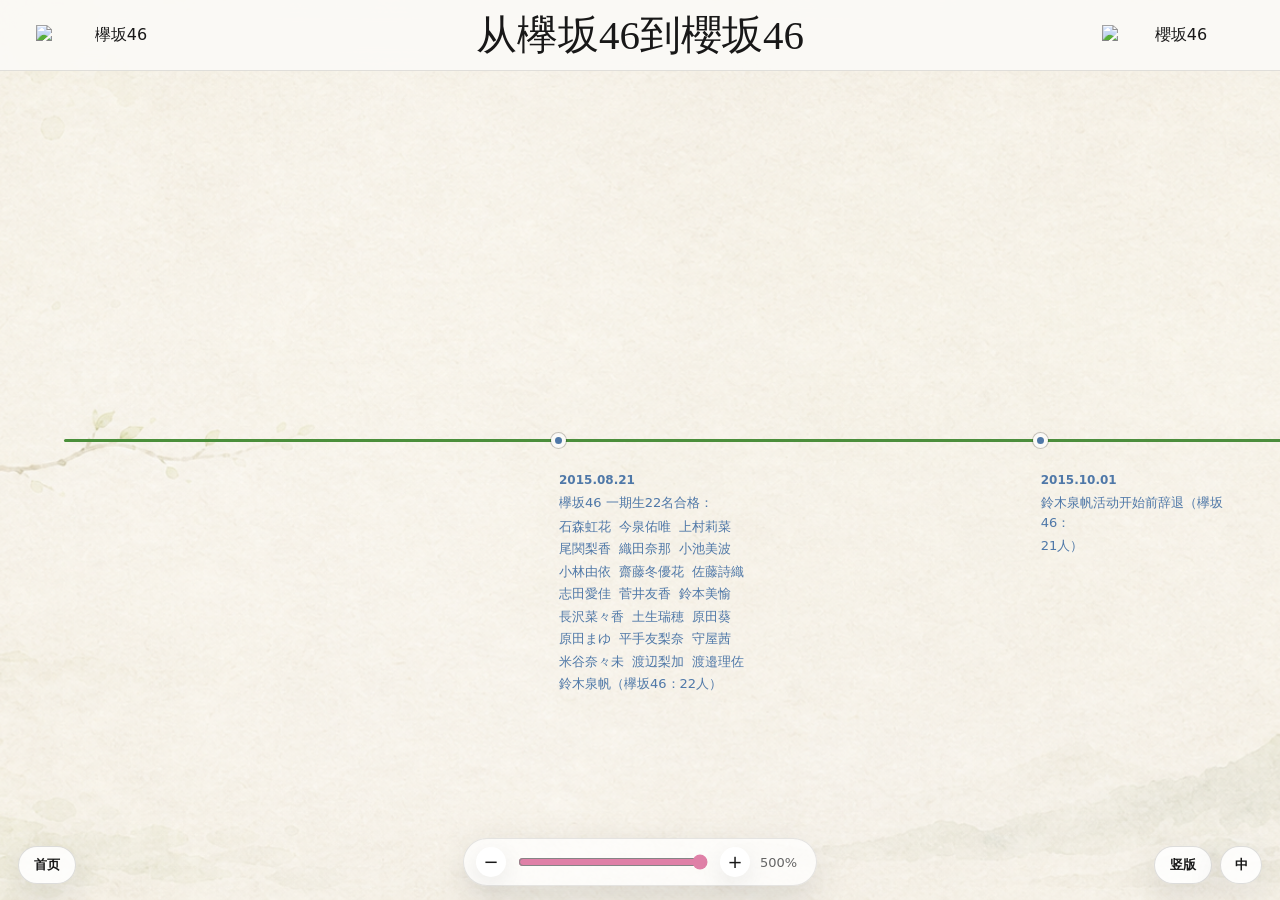
==== timeline.html @ 18984494 "Initial website upload" ====
<!doctype html>
<html lang="zh-CN">
  <head>
    <meta charset="UTF-8" />
    <meta name="viewport" content="width=device-width, initial-scale=1.0" />
    <title>欅坂46 / 櫻坂46 横版时间轴</title>
    <link rel="stylesheet" href="./styles.css" />
  </head>
  <body data-page-title="titles.timelineHorizontal">
    <div class="page-bg page-bg-current" aria-hidden="true"></div>
    <div class="page-bg page-bg-next" aria-hidden="true"></div>

    <header class="topbar" aria-label="页面导航" data-i18n-aria-label="timeline.nav">
      <button class="jump-btn keyaki" type="button" data-jump="keyaki" aria-label="跳到欅坂46部分" data-i18n-aria-label="timeline.jumpKeyaki">
        <img src="https://upload.wikimedia.org/wikipedia/commons/f/f8/Keyakizaka46_logo.svg" alt="欅坂46" />
      </button>
      <h1 id="pageTitle" data-i18n="timeline.title">欅坂46から櫻坂46へ</h1>
      <button class="jump-btn sakura" type="button" data-jump="sakura" aria-label="跳到櫻坂46部分" data-i18n-aria-label="timeline.jumpSakura">
        <img src="https://upload.wikimedia.org/wikipedia/commons/7/7a/Sakurazaka46_logo.svg" alt="櫻坂46" />
      </button>
    </header>

    <main>
      <section class="intro" aria-labelledby="pageTitle">
        <p class="kicker" data-i18n="timeline.dateRange">2015 - present</p>
        <p class="intro-copy" data-i18n="timeline.intro">按现实日期比例排列：上方是单曲与封面位，下方是收录曲、加入、毕业和改名等成员事件。</p>
      </section>

      <section class="timeline-shell" aria-label="欅坂46与櫻坂46时间轴" data-i18n-aria-label="timeline.shell">
        <div id="timeline" class="timeline" tabindex="0">
          <div id="timelineTrack" class="timeline-track">
            <div class="axis" aria-hidden="true"></div>
            <div id="yearTicks" class="year-ticks" aria-hidden="true"></div>
            <div id="dotLayer" class="dot-layer"></div>
            <div id="liveBarLayer" class="live-bar-layer"></div>
            <div id="liveLayer" class="live-layer"></div>
            <div id="releaseLayer" class="release-layer"></div>
            <div id="songLayer" class="song-layer"></div>
            <div id="memberLayer" class="member-layer"></div>
          </div>
        </div>
      </section>

      <div class="zoom-panel" aria-label="时间轴缩放" data-i18n-aria-label="timeline.zoom">
        <button class="icon-btn" type="button" data-zoom-step="-0.1" aria-label="缩小" data-i18n-aria-label="timeline.zoomOut">−</button>
        <input id="zoomRange" type="range" min="0.15" max="5" step="0.05" value="5" aria-label="缩放比例" data-i18n-aria-label="timeline.zoomRange" />
        <button class="icon-btn" type="button" data-zoom-step="0.1" aria-label="放大" data-i18n-aria-label="timeline.zoomIn">+</button>
        <output id="zoomValue" for="zoomRange">500%</output>
      </div>

      <section class="sources" aria-labelledby="sourcesTitle">
        <h2 id="sourcesTitle" data-i18n="timeline.sources">资料来源</h2>
        <p>
          <span data-i18n="timeline.sourcesBefore">发行日与版本：欅坂46、櫻坂46 官方 Discography。成员加入、毕业与人数变迁：</span>
          <a href="https://zh.wikipedia.org/wiki/%E6%AB%BB%E5%9D%8246" data-i18n="timeline.wikiEntry">维基百科「櫻坂46」条目</a><span data-i18n="timeline.sourcesAfter">。收录曲：维基百科单曲条目为主，最新单曲辅以官方新闻与音乐新闻页面核对。大型演出日期参考官方新闻、官方演出页面与维基百科演唱会相关条目。</span>
        </p>
      </section>
    </main>

    <a class="home-switch" href="./index.html" aria-label="返回首页" data-i18n-aria-label="timeline.backHome" data-i18n="common.home">首页</a>
    <div class="corner-actions">
      <a class="view-switch" href="./vertical.html" aria-label="切换到竖版" data-i18n-aria-label="timeline.switchVertical" data-i18n="common.vertical">竖版</a>
      <button id="languageSwitch" class="language-switch" type="button"></button>
    </div>

    <template id="releaseTemplate">
      <article class="release-card">
        <div class="covers" aria-label="封面版本" data-i18n-aria-label="timeline.covers">
          <div class="cover-slot type-a">Type-A</div>
          <div class="cover-slot type-d">Type-D</div>
          <div class="cover-slot type-b">Type-B</div>
          <div class="cover-slot regular" data-cover-label="regular">通常盤</div>
          <div class="cover-slot type-c">Type-C</div>
          <div class="cover-slot limited empty" aria-hidden="true" data-cover-label="limited">限定盤</div>
        </div>
      </article>
    </template>

    <template id="songTemplate">
      <article class="song-block">
        <time class="event-date"></time>
        <h2></h2>
        <ol class="tracks"></ol>
      </article>
    </template>

    <template id="memberTemplate">
      <article class="member-event">
        <time class="event-date"></time>
        <p></p>
      </article>
    </template>

    <template id="liveTemplate">
      <article class="live-event">
        <time class="event-date"></time>
        <p></p>
      </article>
    </template>

    <template id="albumTemplate">
      <article class="album-event">
        <time class="event-date"></time>
        <h2></h2>
      </article>
    </template>

    <template id="albumCoverTemplate">
      <article class="album-cover-card">
        <div class="album-covers" aria-label="专辑封面版本" data-i18n-aria-label="timeline.albumCovers">
          <div class="cover-slot">Type-A</div>
          <div class="cover-slot">Type-B</div>
          <div class="cover-slot" data-cover-label="regular">通常盤</div>
        </div>
      </article>
    </template>

    <template id="liveBarTemplate">
      <div class="live-span" aria-hidden="true"></div>
    </template>

    <template id="dotTemplate">
      <span class="event-dot" aria-hidden="true"></span>
    </template>

    <div id="coverModal" class="cover-modal" aria-hidden="true">
      <button class="cover-modal-close" type="button" aria-label="关闭封面预览" data-i18n-aria-label="common.closeCover">×</button>
      <img id="coverModalImage" alt="" />
    </div>

    <script src="./i18n.js"></script>
    <script src="./script.js"></script>
  </body>
</html>
---- styles.css ----
:root {
  --ink: #181818;
  --muted: #646464;
  --paper: #fbfaf7;
  --panel: #ffffff;
  --keyaki: #4a8f3a;
  --sakura: #df80a7;
  --member: #4f78a8;
  --album: #c94b4b;
  --live: #d4a231;
  --line: #242424;
  --zoom: 1;
}

* {
  box-sizing: border-box;
}

body {
  margin: 0;
  height: 100vh;
  padding-bottom: 74px;
  overflow: hidden;
  color: var(--ink);
  background:
    linear-gradient(90deg, rgba(74, 143, 58, 0.08), rgba(223, 128, 167, 0.1)),
    var(--paper);
  font-family:
    Inter, ui-sans-serif, system-ui, -apple-system, BlinkMacSystemFont, "Hiragino Sans GB",
    "Noto Sans CJK SC", "Microsoft YaHei", sans-serif;
}

.page-bg {
  position: fixed;
  inset: 0;
  pointer-events: none;
}

.page-bg {
  z-index: 0;
  background-position: center;
  background-size: cover;
  background-repeat: no-repeat;
  transition: opacity 260ms ease;
}

.page-bg-next {
  opacity: 0;
}

main {
  position: relative;
  z-index: 2;
}

button,
input {
  font: inherit;
}

.topbar {
  position: sticky;
  top: 0;
  z-index: 20;
  display: grid;
  grid-template-columns: minmax(104px, 1fr) auto minmax(104px, 1fr);
  align-items: center;
  gap: 12px;
  padding: 14px clamp(14px, 3vw, 36px);
  background: rgba(251, 250, 247, 0.9);
  border-bottom: 1px solid rgba(24, 24, 24, 0.12);
  backdrop-filter: blur(14px);
}

.jump-btn,
.icon-btn {
  cursor: pointer;
  border: 0;
  color: var(--ink);
  background: transparent;
}

.jump-btn {
  min-height: 42px;
  padding: 0;
}

.jump-btn.keyaki {
  justify-self: start;
}

.jump-btn.sakura {
  justify-self: end;
}

.jump-btn img {
  display: block;
  width: clamp(92px, 12vw, 142px);
  max-height: 32px;
  object-fit: contain;
}

.jump-btn.keyaki img {
  width: clamp(104px, 13vw, 154px);
}

.zoom-panel {
  display: flex;
  align-items: center;
  gap: 10px;
  padding: 8px 12px;
  border: 1px solid rgba(24, 24, 24, 0.1);
  border-radius: 999px;
  background: rgba(255, 255, 255, 0.74);
}

.icon-btn {
  background: var(--panel);
  box-shadow: 0 8px 24px rgba(24, 24, 24, 0.08);
  width: 30px;
  height: 30px;
  padding: 0;
  border-radius: 50%;
  font-size: 18px;
  line-height: 1;
}

#zoomRange {
  width: clamp(90px, 18vw, 190px);
  accent-color: var(--sakura);
}

#zoomValue {
  min-width: 44px;
  color: var(--muted);
  font-variant-numeric: tabular-nums;
  font-size: 13px;
}

.intro {
  display: none;
  padding: 0;
}

.kicker {
  margin: 0 0 10px;
  color: var(--muted);
  font-size: 13px;
  font-weight: 800;
  letter-spacing: 0.16em;
  text-transform: uppercase;
}

h1 {
  margin: 0;
  font-family: Georgia, "Times New Roman", serif;
  font-size: clamp(42px, 8vw, 94px);
  font-weight: 500;
  line-height: 0.95;
}

.topbar h1 {
  justify-self: center;
  font-size: clamp(22px, 3.2vw, 42px);
  white-space: nowrap;
}

main > .zoom-panel {
  position: fixed;
  right: 50%;
  bottom: 14px;
  z-index: 25;
  transform: translateX(50%);
  box-shadow: 0 14px 38px rgba(24, 24, 24, 0.12);
}

.view-switch,
.home-switch,
.language-switch {
  position: fixed;
  bottom: 16px;
  z-index: 30;
  display: grid;
  place-items: center;
  min-width: 58px;
  height: 38px;
  padding: 0 14px;
  border: 1px solid rgba(24, 24, 24, 0.14);
  border-radius: 999px;
  color: var(--ink);
  background: rgba(255, 255, 255, 0.86);
  box-shadow: 0 14px 38px rgba(24, 24, 24, 0.12);
  font-size: 13px;
  font-weight: 820;
  text-decoration: none;
}

.corner-actions {
  position: fixed;
  right: 18px;
  bottom: 16px;
  z-index: 30;
  display: flex;
  align-items: center;
  gap: 8px;
}

.corner-actions .view-switch,
.corner-actions .language-switch {
  position: static;
}

.view-switch {
  right: 18px;
}

.home-switch {
  left: 18px;
}

.language-switch {
  min-width: 42px;
  width: 42px;
  padding: 0;
  cursor: pointer;
}

.language-switch:hover,
.language-switch:focus-visible,
.view-switch:hover,
.view-switch:focus-visible,
.home-switch:hover,
.home-switch:focus-visible {
  background: rgba(255, 255, 255, 0.98);
  outline: none;
}

.intro-copy {
  max-width: 720px;
  margin: 6px 0 0;
  color: #3d3d3d;
  font-size: clamp(16px, 2vw, 20px);
  line-height: 1.7;
}

.timeline-shell {
  padding: 0;
}

.timeline {
  overflow-x: auto;
  overflow-y: hidden;
  height: calc(100vh - 150px);
  padding: 8px clamp(18px, 5vw, 72px) 18px;
  scroll-behavior: smooth;
  scrollbar-color: rgba(24, 24, 24, 0.36) rgba(24, 24, 24, 0.08);
  cursor: grab;
  user-select: none;
}

.timeline.is-dragging {
  cursor: grabbing;
  scroll-behavior: auto;
}

.timeline-track {
  position: relative;
  width: 3200px;
  min-height: 640px;
  padding: 0;
}

.axis {
  position: absolute;
  top: 360px;
  right: 0;
  left: 0;
  height: 3px;
  border-radius: 999px;
  background: linear-gradient(90deg, var(--keyaki), #737373 49%, var(--sakura));
}

.year-tick {
  position: absolute;
  top: 347px;
  width: 1px;
  height: 28px;
  background: rgba(24, 24, 24, 0.2);
}

.year-tick span {
  position: absolute;
  top: -26px;
  left: -18px;
  color: var(--muted);
  font-size: 12px;
  font-variant-numeric: tabular-nums;
}

.release-card,
.song-block,
.member-event,
.live-event,
.album-event,
.album-cover-card,
.live-span,
.event-dot {
  position: absolute;
}

.release-card {
  top: 76px;
  width: 136px;
}

.covers {
  display: grid;
  grid-template-columns: repeat(2, 58px);
  grid-template-rows: repeat(3, 58px);
  gap: 5px;
  justify-content: start;
}

.cover-slot {
  display: grid;
  place-items: center;
  aspect-ratio: 1 / 1;
  overflow: hidden;
  border: 1px dashed rgba(24, 24, 24, 0.28);
  border-radius: 7px;
  color: rgba(24, 24, 24, 0.62);
  background:
    linear-gradient(135deg, rgba(255, 255, 255, 0.82), rgba(255, 255, 255, 0.36)),
    repeating-linear-gradient(45deg, rgba(24, 24, 24, 0.04) 0 8px, transparent 8px 16px);
  font-size: 12px;
  font-weight: 740;
}

.cover-slot img {
  width: 100%;
  height: 100%;
  object-fit: cover;
  display: block;
  cursor: zoom-in;
}

.cover-modal {
  position: fixed;
  inset: 0;
  z-index: 9999;
  display: none;
  place-items: center;
  padding: 32px;
  background: rgba(24, 24, 24, 0.72);
}

.cover-modal.is-open {
  display: grid;
}

.cover-modal img {
  max-width: min(82vw, 720px);
  max-height: 82vh;
  object-fit: contain;
  border-radius: 8px;
  box-shadow: 0 28px 80px rgba(0, 0, 0, 0.42);
}

.cover-modal-close {
  position: absolute;
  top: 18px;
  right: 22px;
  width: 38px;
  height: 38px;
  border: 0;
  border-radius: 50%;
  color: var(--ink);
  background: rgba(255, 255, 255, 0.9);
  font-size: 26px;
  line-height: 1;
  cursor: pointer;
}

.cover-slot.empty {
  visibility: hidden;
}

.event-dot {
  z-index: 20;
  top: 354px;
  width: 15px;
  height: 15px;
  padding: 0;
  cursor: default;
  border: 4px solid var(--paper);
  border-radius: 50%;
  background: var(--line);
  box-shadow: 0 0 0 1px rgba(24, 24, 24, 0.22);
}

.event-dot.is-clickable {
  cursor: zoom-in;
}

.song-block {
  top: 351px;
  width: 230px;
  padding-top: 24px;
}

.event-dot[data-kind="keyaki-release"] {
  background: var(--keyaki);
}

.event-dot[data-kind="sakura-release"],
.event-dot[data-kind="era"] {
  background: var(--sakura);
}

.event-dot[data-kind="album"] {
  background: var(--album);
}

.song-block::before,
.member-event::before {
  content: "";
  position: absolute;
  left: 0;
  width: 1px;
  background: currentColor;
  opacity: 0.58;
}

.song-block::before,
.member-event::before {
  top: -8px;
  height: 8px;
}

.song-block h2 {
  margin: 5px 0 8px;
  font-size: 18px;
  line-height: 1.25;
}

.song-block[data-era="keyaki"] h2 {
  color: var(--keyaki);
}

.song-block[data-era="sakura"] h2 {
  color: #c85d89;
}

.song-block[data-era="keyaki"] {
  color: var(--keyaki);
}

.song-block[data-era="sakura"] {
  color: #c85d89;
}

.tracks {
  display: grid;
  gap: 5px;
  margin: 0;
  padding-left: 18px;
  color: currentColor;
  font-size: 12px;
  line-height: 1.35;
}

.member-event {
  top: 351px;
  width: 210px;
  padding-top: 24px;
  color: var(--member);
}

.event-dot[data-kind="member"] {
  background: var(--member);
}

.event-date {
  color: currentColor;
  font-size: 12px;
  font-weight: 820;
  font-variant-numeric: tabular-nums;
}

.member-event p {
  margin: 5px 0 0;
  color: currentColor;
  font-size: 13px;
  line-height: 1.5;
}

.album-event {
  top: 351px;
  width: 220px;
  padding-top: 24px;
  color: var(--album);
}

.album-event::before {
  content: "";
  position: absolute;
  left: 0;
  top: -8px;
  width: 1px;
  height: 8px;
  background: currentColor;
  opacity: 0.58;
}

.album-cover-card {
  top: 116px;
  width: 200px;
}

.album-covers {
  display: grid;
  grid-template-columns: repeat(3, 58px);
  gap: 5px;
  margin-bottom: 8px;
}

.album-event h2 {
  margin: 5px 0 0;
  font-size: 16px;
  line-height: 1.3;
}

.member-names {
  display: flex;
  flex-wrap: wrap;
  gap: 3px 8px;
  margin-top: 4px;
}

.member-name {
  white-space: nowrap;
}

.live-event {
  top: 210px;
  width: 220px;
  padding-bottom: 38px;
  color: var(--live);
}

.live-event p {
  margin: 5px 0 0;
  color: currentColor;
  font-size: 12px;
  font-weight: 720;
  line-height: 1.35;
}

.live-span {
  top: 343px;
  width: var(--bar-width, 14px);
  min-width: 14px;
  height: 5px;
  border-radius: 999px;
  background: var(--live);
  box-shadow: 0 0 0 1px rgba(24, 24, 24, 0.14);
}

.event-dot[data-kind="live"] {
  z-index: 35;
  background: var(--live);
}

.sources {
  display: none;
  max-width: 980px;
  margin: 0 clamp(18px, 5vw, 72px) 54px;
  padding-top: 20px;
  border-top: 1px solid rgba(24, 24, 24, 0.14);
}

.sources h2 {
  margin: 0 0 8px;
  font-size: 18px;
}

.sources p {
  margin: 0;
  color: var(--muted);
  font-size: 14px;
  line-height: 1.65;
}

.sources a {
  color: #b84f7c;
  font-weight: 720;
}

@media (max-width: 720px) {
  .topbar {
    grid-template-columns: 1fr 1fr;
  }

  .zoom-panel {
    grid-column: 1 / -1;
    grid-row: 2;
    justify-content: center;
    border-radius: 18px;
  }

  .jump-btn.sakura {
    justify-self: end;
  }

  .timeline-track {
    min-height: 980px;
  }
}
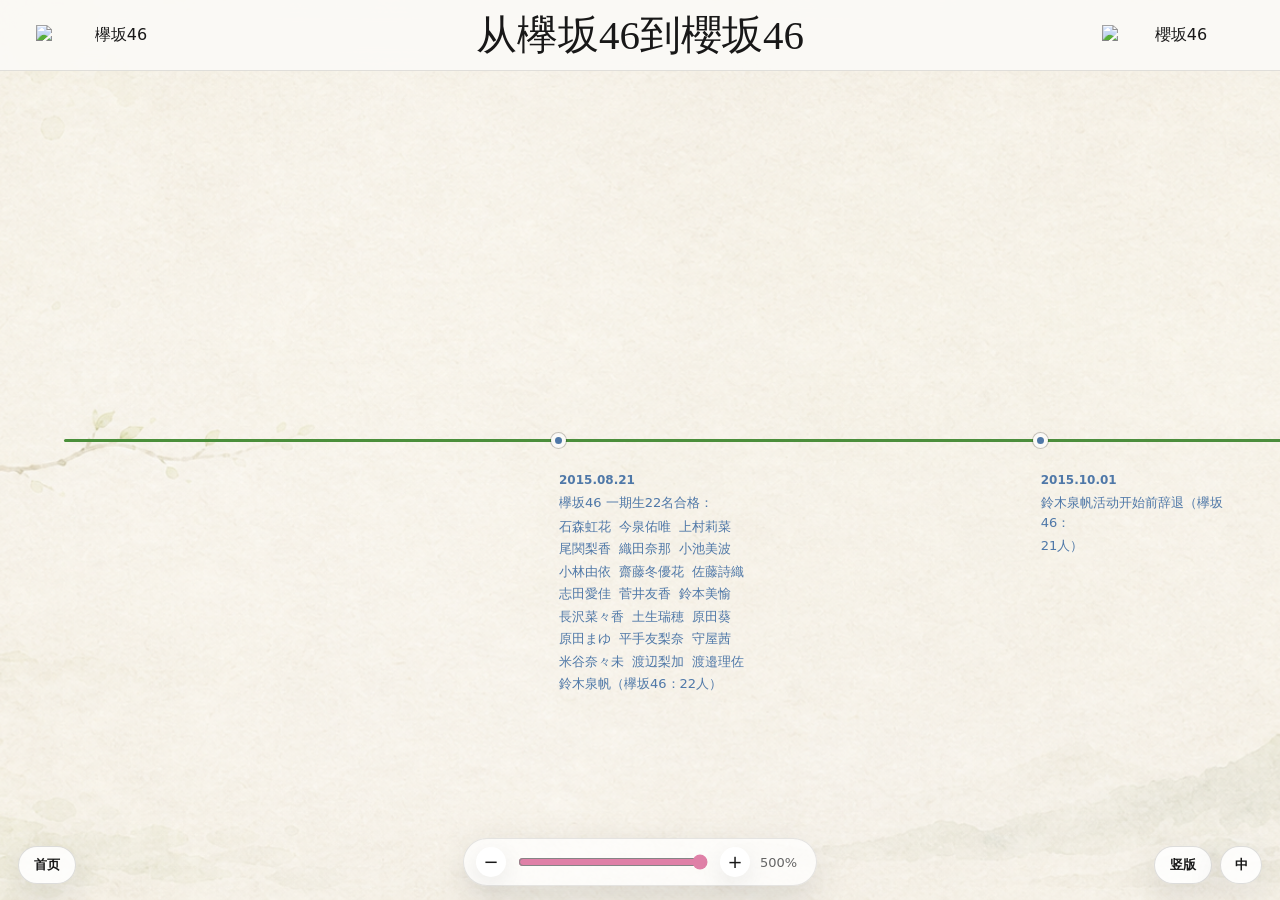
==== commit 0b282734: "Update 2026 timeline, member order and PNG image support" ====
--- a/timeline.html
+++ b/timeline.html
@@ -129,6 +129,7 @@
     </div>
 
     <script src="./i18n.js"></script>
+    <script src="./images.js"></script>
     <script src="./script.js"></script>
   </body>
 </html>
